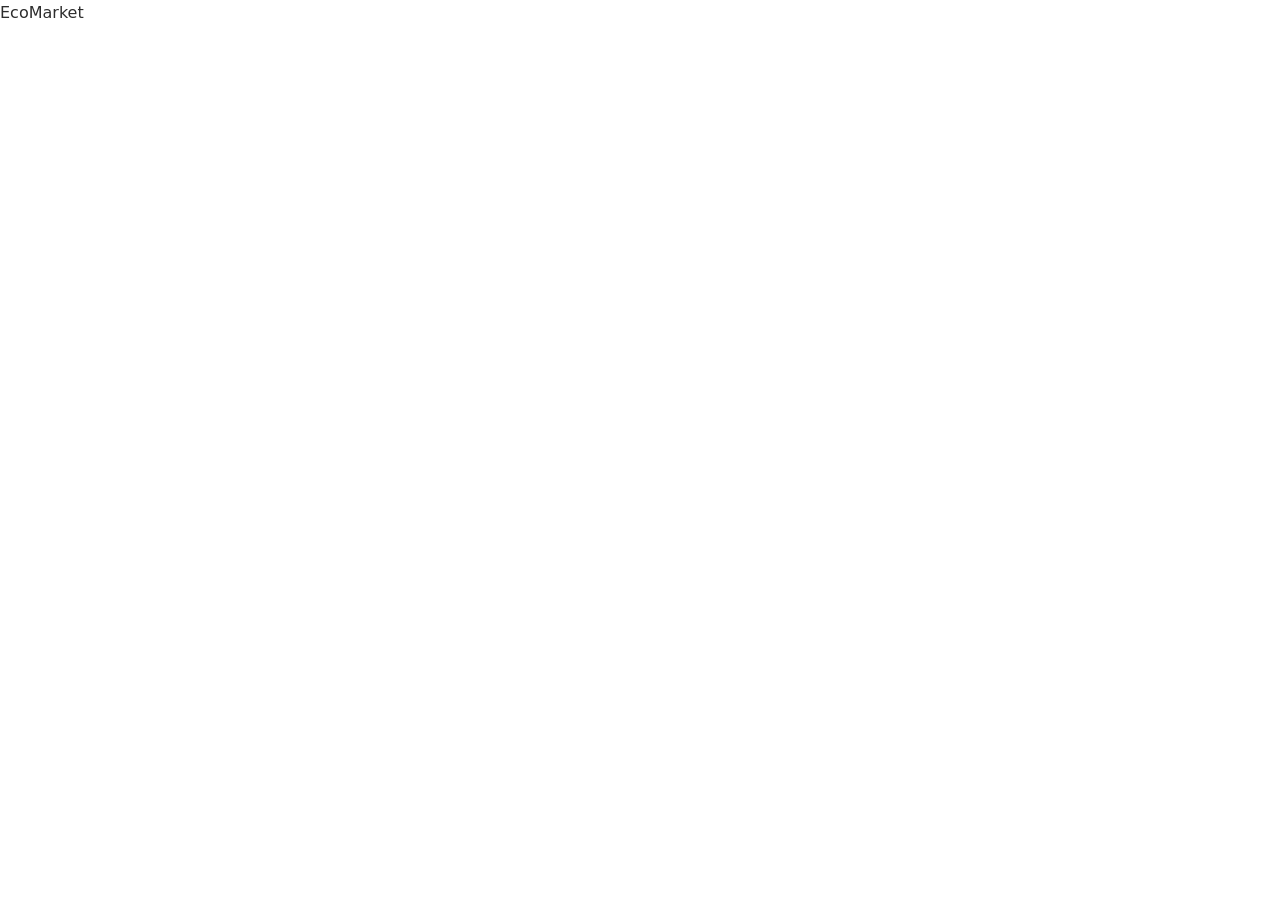
==== index.html @ e450e1da "feat: esqueleto HTML5 del home y base CSS" ====
<!DOCTYPE html>
<html lang="es">
<head>
  <meta charset="UTF-8">
  <meta name="viewport" content="width=device-width, initial-scale=1.0">
  <meta name="description" content="EcoMarket: tienda en línea de productos ecológicos, reutilizables y sustentables.">
  <title>EcoMarket | Inicio</title>
  
  <link rel="stylesheet" href="css/main.css">
  <link rel="stylesheet" href="css/layout.css">
  <link rel="stylesheet" href="css/components.css">
  <link rel="stylesheet" href="css/animations.css">
</head>
<body>

  <header class="encabezado">
    <a href="index.html" class="encabezado__logo">EcoMarket</a>
  </header>

   <main>
    <!-- Aquí irán el hero y los productos destacados -->
  </main>

   <footer class="pie">
    <!-- Contacto, enlaces legales y redes -->
  </footer>
  
</body>
</html>
---- css/main.css ----
/* main.css: la base de todo. Reset, variables y tipografía (Estructura obligatoria) */

/* ===== 1. RESET ===== */
/* Cada navegador trae márgenes distintos; los pongo en cero para partir igual en todos */
*,
*::before,
*::after {
  box-sizing: border-box;
  margin: 0;
  padding: 0;
}

/* ===== 2. VARIABLES ===== */
/* Mi panel de control: si cambio un color aquí, cambia en todo el sitio (Diseño visual) */
:root {
  /* Colores del enunciado */
  --verde: #2ecc71;
  --verde-oscuro: #27ae60;
  --beige: #f5f5dc;

  /* Colores de apoyo */
  --texto: #2d2d2d;
  --texto-suave: #7a7a7a;
  --blanco: #ffffff;
  --borde: #e0e0e0;
  --error: #e74c3c;

  /* Espacios: siempre los mismos saltos, así todo se ve ordenado */
  --espacio-s: 0.5rem;   /* 8px  */
  --espacio-m: 1rem;     /* 16px */
  --espacio-l: 2rem;     /* 32px */
  --espacio-xl: 4rem;    /* 64px */

  /* Detalles */
  --radio: 0.75rem;
  --sombra: 0 4px 12px rgba(0, 0, 0, 0.08);
  --transicion: 0.3s ease;
}

/* ===== 3. BASE Y TIPOGRAFÍA ===== */
/* La fuente que ya trae cada dispositivo: cero librerías externas (Tipografía clara y accesible) */
body {
  font-family: system-ui, -apple-system, "Segoe UI", Roboto, sans-serif;
  font-size: 1rem;
  line-height: 1.6;
  color: var(--texto);
  background-color: var(--blanco);
}

h1, h2, h3 {
  line-height: 1.2;
  font-weight: 700;
}

img {
  max-width: 100%;   /* ninguna imagen se sale de su caja en móvil */
  display: block;
}

a {
  color: inherit;
  text-decoration: none;
}

ul {
  list-style: none;
}
---- css/layout.css ----
/* Estructura general: header, footer y grillas de cada sección. */
---- css/components.css ----
/* Piezas que se repiten. Tarjetas, botones y campos del formulario  */
---- css/animations.css ----
/* Transiciones y Keyframes. */
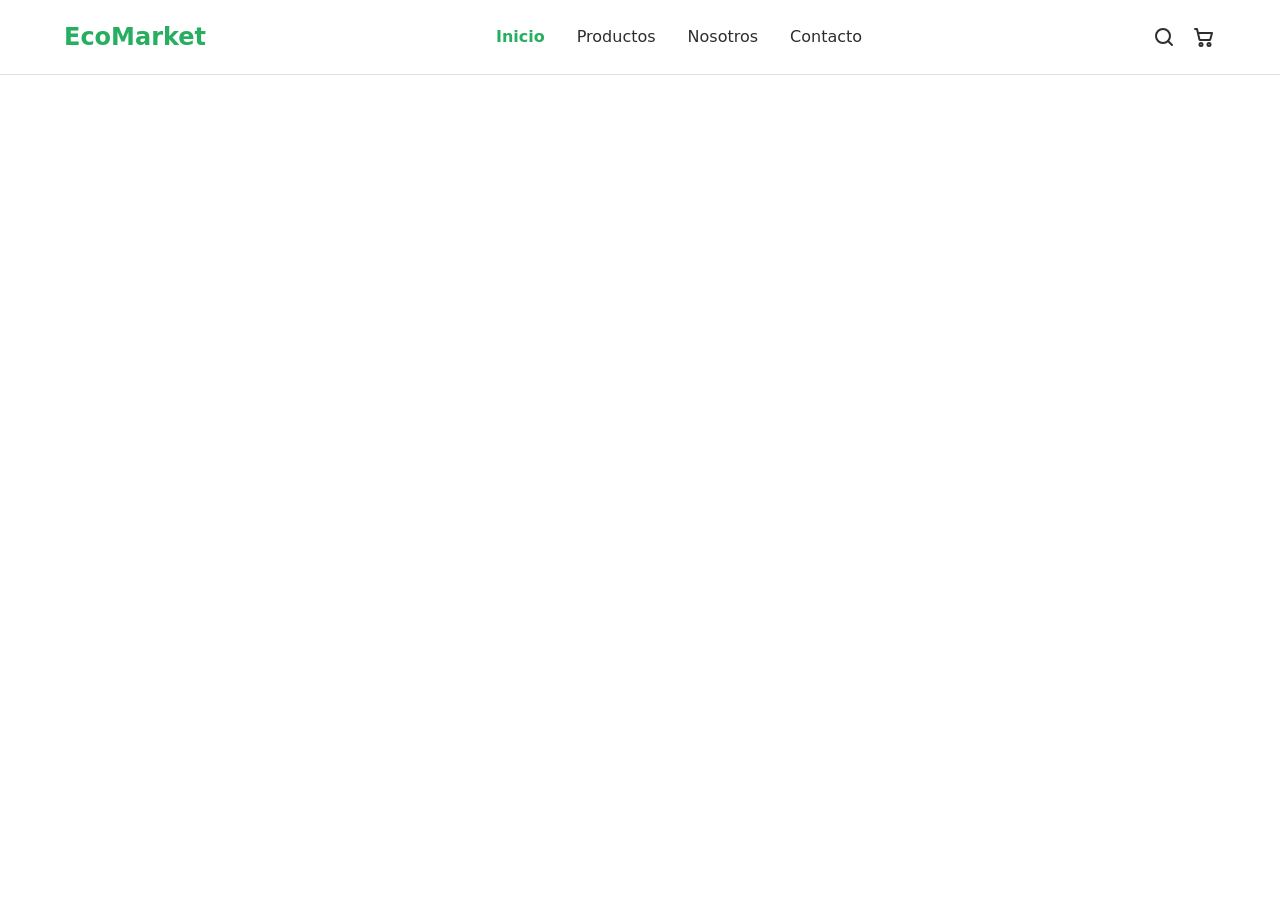
==== commit aed4c6db: "Feat: header con navegación y menú hamburguesa" ====
--- a/index.html
+++ b/index.html
@@ -15,6 +15,33 @@
 
   <header class="encabezado">
     <a href="index.html" class="encabezado__logo">EcoMarket</a>
+
+    <!-- Accesos directos (Carrito, Búsqueda) -->
+    <div class="encabezado__acciones">
+      <a href="views/productos.html" aria-label="Buscar productos">
+        <img src="img/icons/buscar.svg" alt="">
+      </a>
+      <a href="#" aria-label="Ver carrito">
+        <img src="img/icons/carrito.svg" alt="">
+      </a>
+    </div>
+
+    <!-- Checkbox invisible guarda si el menú está abierto o cerrado -->
+    <input type="checkbox" id="menu-toggle" class="encabezado__toggle">
+    <label for="menu-toggle" class="encabezado__hamburguesa" aria-label="Abrir menú">
+      <span></span>
+      <span></span>
+      <span></span>
+    </label>
+
+    <nav class="nav">
+      <ul class="nav__lista">
+        <li><a href="index.html" class="nav__enlace nav__enlace--activo">Inicio</a></li>
+        <li><a href="views/productos.html" class="nav__enlace">Productos</a></li>
+        <li><a href="views/sobre-nosotros.html" class="nav__enlace">Nosotros</a></li>
+        <li><a href="views/contacto.html" class="nav__enlace">Contacto</a></li>
+      </ul>
+    </nav>
   </header>
 
    <main>
--- a/css/layout.css
+++ b/css/layout.css
@@ -1 +1,113 @@
 /* Estructura general: header, footer y grillas de cada sección. */
+/* Móvil primero: logo, iconos y ☰ en una fila; el menú cae debajo ocupando todo el ancho (Vista A, Mobile First) */
+.encabezado {
+  display: flex;
+  flex-wrap: wrap;              /* permite que el nav baje a una segunda línea */
+  align-items: center;
+  gap: var(--espacio-m);
+  padding: var(--espacio-m);
+  background-color: var(--blanco);
+  border-bottom: 1px solid var(--borde);
+  position: sticky;             /* el header acompaña el scroll */
+  top: 0;
+  z-index: 10;                  /* que quede por encima del resto al hacer scroll */
+}
+
+.encabezado__logo {
+  font-size: 1.5rem;
+  font-weight: 700;
+  color: var(--verde-oscuro);
+  margin-right: auto;           /* empuja todo lo demás hacia la derecha */
+}
+
+.encabezado__acciones {
+  display: flex;
+  gap: var(--espacio-m);
+}
+
+/* El checkbox existe pero no se ve: solo guarda el estado abierto/cerrado */
+.encabezado__toggle {
+  position: absolute;
+  opacity: 0;
+  pointer-events: none;
+}
+
+/* Las 3 rayitas del ☰ */
+.encabezado__hamburguesa {
+  display: flex;
+  flex-direction: column;
+  gap: 5px;
+  padding: var(--espacio-s);
+  cursor: pointer;
+}
+
+.encabezado__hamburguesa span {
+  width: 24px;
+  height: 2px;
+  background-color: var(--texto);
+}
+
+/* ===== NAVEGACIÓN ===== */
+/* Cerrado por defecto en móvil */
+.nav {
+  display: none;
+  width: 100%;                  /* ocupa la línea completa debajo del logo */
+}
+
+/* LA MAGIA: si el checkbox está marcado, muestra el nav que viene después (Cero JavaScript) */
+.encabezado__toggle:checked ~ .nav {
+  display: block;
+}
+
+.nav__lista {
+  display: flex;
+  flex-direction: column;       /* en móvil, un enlace debajo del otro */
+  gap: var(--espacio-s);
+}
+
+.nav__enlace {
+  display: block;
+  padding: var(--espacio-s) 0;
+}
+
+.nav__enlace:hover,
+.nav__enlace--activo {
+  color: var(--verde-oscuro);
+  font-weight: 700;
+}
+
+/* ===== TABLET EN ADELANTE (768px) ===== */
+/* Ya cabe todo en una fila: chao ☰, el menú se ve siempre */
+@media (min-width: 768px) {
+  .encabezado {
+    flex-wrap: nowrap;
+    padding: var(--espacio-m) var(--espacio-xl);
+  }
+
+  .encabezado__logo {
+    margin-right: 0;
+  }
+
+  .encabezado__hamburguesa {
+    display: none;
+  }
+
+  .nav {
+    display: block;
+    width: auto;
+    order: 1;                   /* reordeno visualmente: logo | menú | iconos */
+  }
+
+  .encabezado__acciones {
+    order: 2;
+  }
+
+  .encabezado {
+    justify-content: space-between;
+  }
+
+  .nav__lista {
+    flex-direction: row;        /* enlaces en fila */
+    gap: var(--espacio-l);
+  }
+}
--- a/css/animations.css
+++ b/css/animations.css
@@ -1 +1,7 @@
-/* Transiciones y Keyframes. */+/* Transiciones y Keyframes. */
+
+/* El cambio de color del menú no es brusco, se desvanece suave */
+.nav__enlace {
+  transition: color var(--transicion);
+}
+
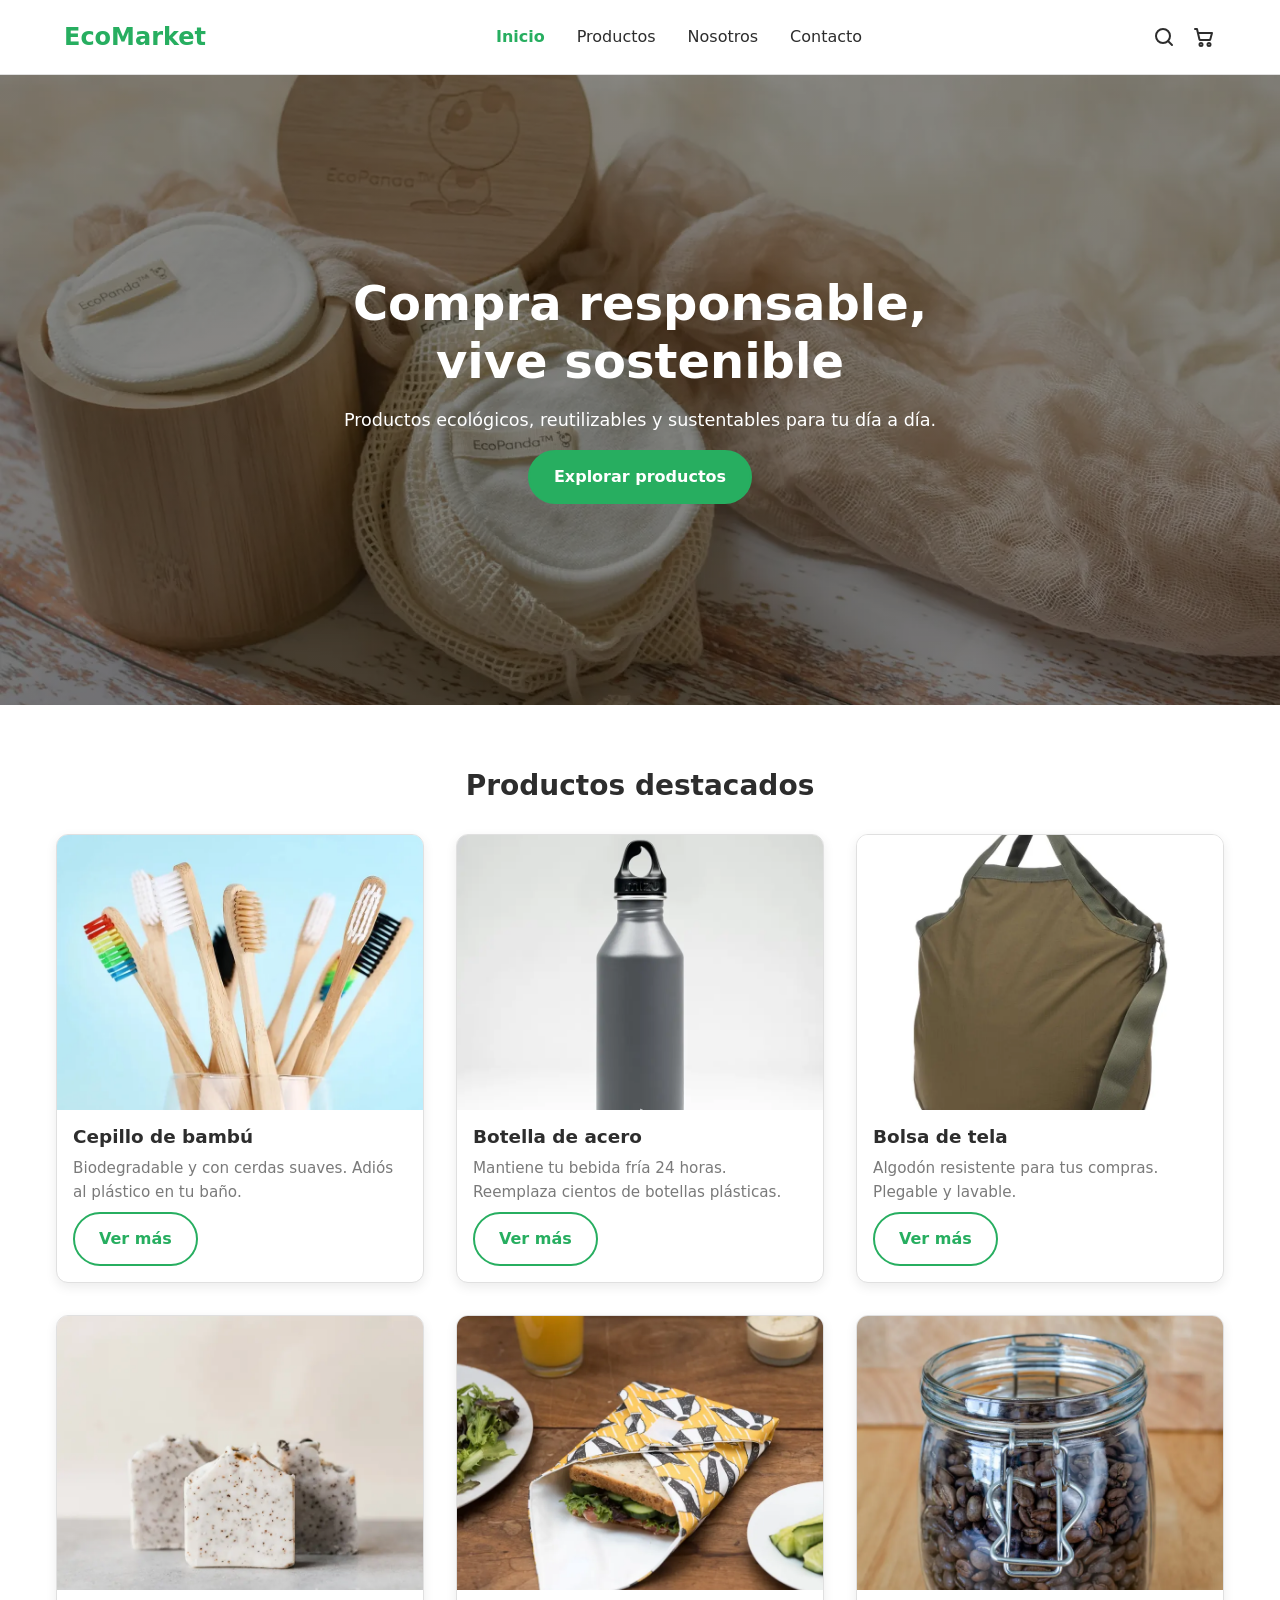
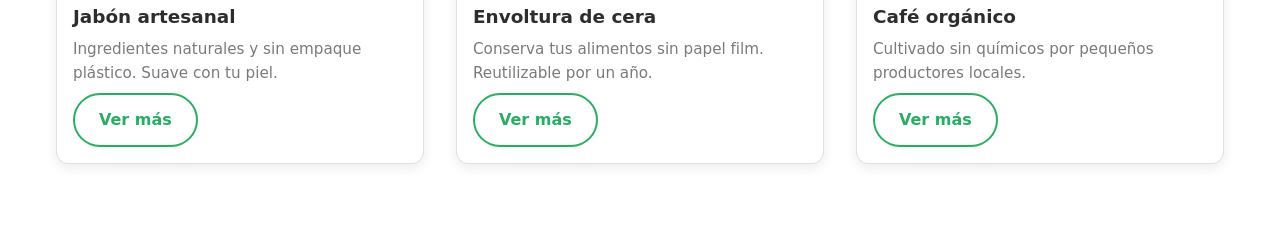
==== commit c1616310: "feat: hero, grid y cargue de productos destacados" ====
--- a/index.html
+++ b/index.html
@@ -44,8 +44,76 @@
     </nav>
   </header>
 
-   <main>
-    <!-- Aquí irán el hero y los productos destacados -->
+  <main>
+    <!-- Banner principal: lo primero que ve el usuario  -->
+    <section class="hero">
+      <div class="hero__contenido">
+        <h1 class="hero__titulo">Compra responsable, vive sostenible</h1>
+        <p class="hero__texto">Productos ecológicos, reutilizables y sustentables para tu día a día.</p>
+        <a href="views/productos.html" class="boton">Explorar productos</a>
+      </div>
+    </section>
+
+    <!-- 6 productos en grid; cada tarjeta es un article porque tiene sentido por sí sola (Vista A: Destacados) -->
+    <section class="destacados">
+      <h2 class="destacados__titulo">Productos destacados</h2>
+
+      <div class="destacados__grid">
+        <article class="tarjeta">
+          <img src="img/products/cepillo-bambu.webp" alt="Cepillo de dientes de bambú" class="tarjeta__imagen">
+          <div class="tarjeta__cuerpo">
+            <h3 class="tarjeta__titulo">Cepillo de bambú</h3>
+            <p class="tarjeta__descripcion">Biodegradable y con cerdas suaves. Adiós al plástico en tu baño.</p>
+            <a href="views/productos.html" class="boton boton--secundario">Ver más</a>
+          </div>
+        </article>
+
+        <article class="tarjeta">
+          <img src="img/products/botella-acero.webp" alt="Botella reutilizable de acero inoxidable" class="tarjeta__imagen">
+          <div class="tarjeta__cuerpo">
+            <h3 class="tarjeta__titulo">Botella de acero</h3>
+            <p class="tarjeta__descripcion">Mantiene tu bebida fría 24 horas. Reemplaza cientos de botellas plásticas.</p>
+            <a href="views/productos.html" class="boton boton--secundario">Ver más</a>
+          </div>
+        </article>
+
+        <article class="tarjeta">
+          <img src="img/products/bolsa-tela.webp" alt="Bolsa de tela de algodón" class="tarjeta__imagen">
+          <div class="tarjeta__cuerpo">
+            <h3 class="tarjeta__titulo">Bolsa de tela</h3>
+            <p class="tarjeta__descripcion">Algodón resistente para tus compras. Plegable y lavable.</p>
+            <a href="views/productos.html" class="boton boton--secundario">Ver más</a>
+          </div>
+        </article>
+
+        <article class="tarjeta">
+          <img src="img/products/jabon-artesanal.webp" alt="Jabón artesanal natural" class="tarjeta__imagen">
+          <div class="tarjeta__cuerpo">
+            <h3 class="tarjeta__titulo">Jabón artesanal</h3>
+            <p class="tarjeta__descripcion">Ingredientes naturales y sin empaque plástico. Suave con tu piel.</p>
+            <a href="views/productos.html" class="boton boton--secundario">Ver más</a>
+          </div>
+        </article>
+
+        <article class="tarjeta">
+          <img src="img/products/envoltura-cera.webp" alt="Envolturas de cera de abejas para alimentos" class="tarjeta__imagen">
+          <div class="tarjeta__cuerpo">
+            <h3 class="tarjeta__titulo">Envoltura de cera</h3>
+            <p class="tarjeta__descripcion">Conserva tus alimentos sin papel film. Reutilizable por un año.</p>
+            <a href="views/productos.html" class="boton boton--secundario">Ver más</a>
+          </div>
+        </article>
+
+        <article class="tarjeta">
+          <img src="img/products/cafe-organico.webp" alt="Bolsa de café orgánico" class="tarjeta__imagen">
+          <div class="tarjeta__cuerpo">
+            <h3 class="tarjeta__titulo">Café orgánico</h3>
+            <p class="tarjeta__descripcion">Cultivado sin químicos por pequeños productores locales.</p>
+            <a href="views/productos.html" class="boton boton--secundario">Ver más</a>
+          </div>
+        </article>
+      </div>
+    </section>
   </main>
 
    <footer class="pie">
--- a/css/layout.css
+++ b/css/layout.css
@@ -110,4 +110,74 @@
     flex-direction: row;        /* enlaces en fila */
     gap: var(--espacio-l);
   }
+}
+
+/* ===== HERO ===== */
+/* Foto a todo el ancho con una capa oscura encima, para que el texto blanco se lea sobre cualquier imagen (Vista A: Hero) */
+.hero {
+  min-height: 70vh;
+  display: flex;
+  align-items: center;
+  justify-content: center;
+  text-align: center;
+  padding: var(--espacio-xl) var(--espacio-m);
+  color: var(--blanco);
+  background-color: var(--verde-oscuro);      /* respaldo mientras no haya foto */
+  background-image:
+    linear-gradient(rgba(0, 0, 0, 0.45), rgba(0, 0, 0, 0.45)),
+    url("../img/hero/hero.webp");
+  background-size: cover;
+  background-position: center;
+}
+
+.hero__contenido {
+  max-width: 40rem;
+  display: flex;
+  flex-direction: column;
+  align-items: center;
+  gap: var(--espacio-m);
+}
+
+.hero__titulo {
+  font-size: 2rem;
+}
+
+.hero__texto {
+  font-size: 1.1rem;
+}
+
+/* ===== DESTACADOS ===== */
+/* Grid: 1 columna en móvil, 2 en tablet, 3 en escritorio (Vista A: Productos destacados) */
+.destacados {
+  max-width: 75rem;
+  margin: 0 auto;
+  padding: var(--espacio-xl) var(--espacio-m);
+}
+
+.destacados__titulo {
+  font-size: 1.75rem;
+  text-align: center;
+  margin-bottom: var(--espacio-l);
+}
+
+.destacados__grid {
+  display: grid;
+  grid-template-columns: 1fr;
+  gap: var(--espacio-l);
+}
+
+@media (min-width: 768px) {
+  .hero__titulo {
+    font-size: 3rem;
+  }
+
+  .destacados__grid {
+    grid-template-columns: repeat(2, 1fr);
+  }
+}
+
+@media (min-width: 1024px) {
+  .destacados__grid {
+    grid-template-columns: repeat(3, 1fr);
+  }
 }
--- a/css/components.css
+++ b/css/components.css
@@ -1 +1,67 @@
-/* Piezas que se repiten. Tarjetas, botones y campos del formulario  */+/* Piezas que se repiten. Tarjetas, botones y campos del formulario  */
+
+/* ===== BOTÓN ===== */
+/* Un solo estilo de botón para todo el sitio; la variante --secundario es la versión con solo borde (Componentes) */
+.boton {
+  display: inline-block;
+  padding: 0.75rem 1.5rem;
+  border: 2px solid var(--verde-oscuro);
+  border-radius: 2rem;
+  background-color: var(--verde-oscuro);
+  color: var(--blanco);
+  font-weight: 700;
+  cursor: pointer;
+}
+
+.boton:hover {
+  background-color: var(--verde);
+  border-color: var(--verde);
+}
+
+.boton--secundario {
+  background-color: transparent;
+  color: var(--verde-oscuro);
+}
+
+.boton--secundario:hover {
+  background-color: var(--verde-oscuro);
+  color: var(--blanco);
+}
+
+/* ===== TARJETA ===== */
+/* La tarjeta de producto: imagen arriba, texto abajo, botón siempre al fondo (Vista A: card) */
+.tarjeta {
+  display: flex;
+  flex-direction: column;
+  background-color: var(--blanco);
+  border: 1px solid var(--borde);
+  border-radius: var(--radio);
+  box-shadow: var(--sombra);
+  overflow: hidden;                 /* recorta la imagen para que respete las esquinas redondeadas */
+}
+
+.tarjeta__imagen {
+  width: 100%;
+  aspect-ratio: 4 / 3;              /* todas las fotos con la misma proporción, aunque vengan distintas */
+  object-fit: cover;
+  background-color: var(--beige);   /* lo que se ve si la foto no carga */
+}
+
+.tarjeta__cuerpo {
+  flex-grow: 1;
+  display: flex;
+  flex-direction: column;
+  align-items: flex-start;
+  gap: var(--espacio-s);
+  padding: var(--espacio-m);
+}
+
+.tarjeta__titulo {
+  font-size: 1.15rem;
+}
+
+.tarjeta__descripcion {
+  flex-grow: 1;                     /* empuja el botón al fondo aunque el texto sea más corto */
+  font-size: 0.95rem;
+  color: var(--texto-suave);
+}
--- a/css/animations.css
+++ b/css/animations.css
@@ -5,3 +5,23 @@
   transition: color var(--transicion);
 }
 
+/* La tarjeta se eleva suave al pasar el mouse (Vista A: Interacción hover) */
+.tarjeta {
+  transition: transform var(--transicion), box-shadow var(--transicion);
+}
+
+.tarjeta:hover {
+  transform: translateY(-6px);
+  box-shadow: 0 12px 24px rgba(0, 0, 0, 0.12);
+}
+
+.boton {
+  transition: background-color var(--transicion), color var(--transicion);
+}
+
+/* Respeto a quien desactivó las animaciones en su sistema (mareos, sensibilidad al movimiento) */
+@media (prefers-reduced-motion: reduce) {
+  * {
+    transition: none !important;
+  }
+}
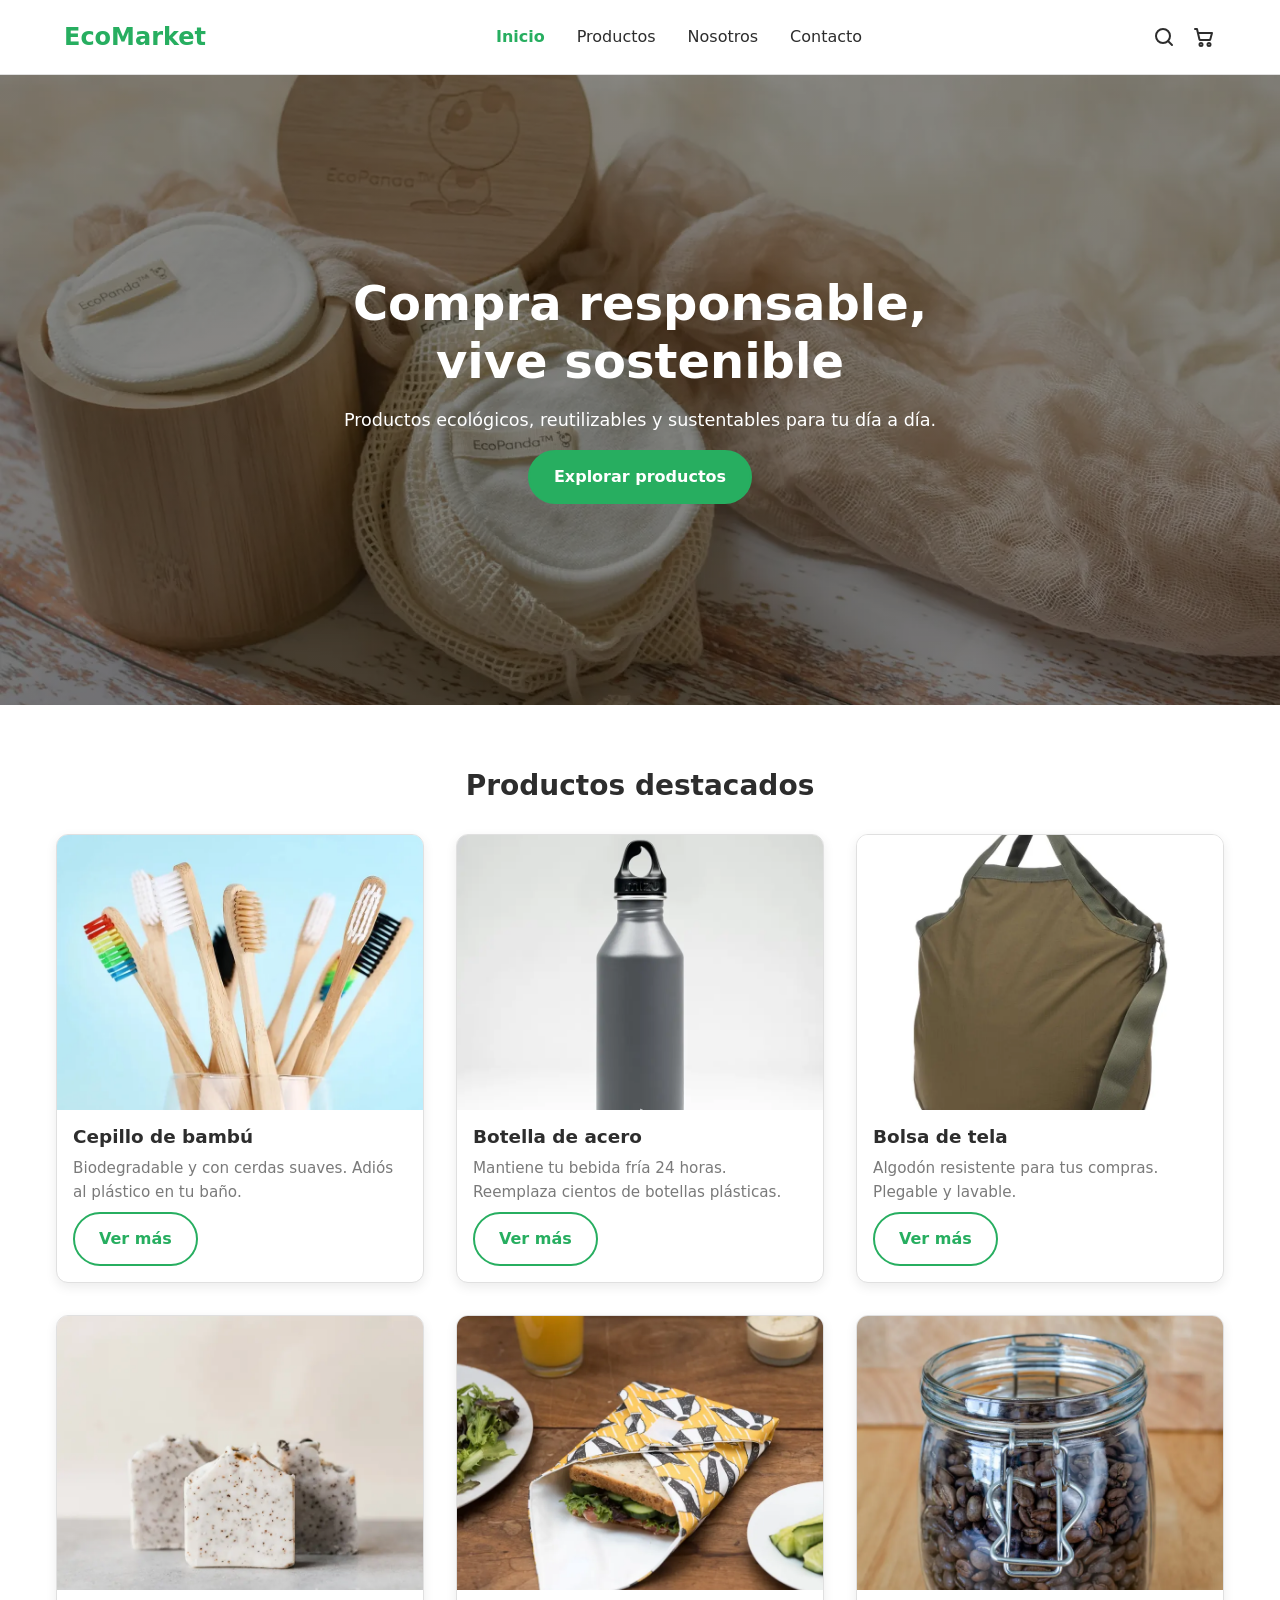
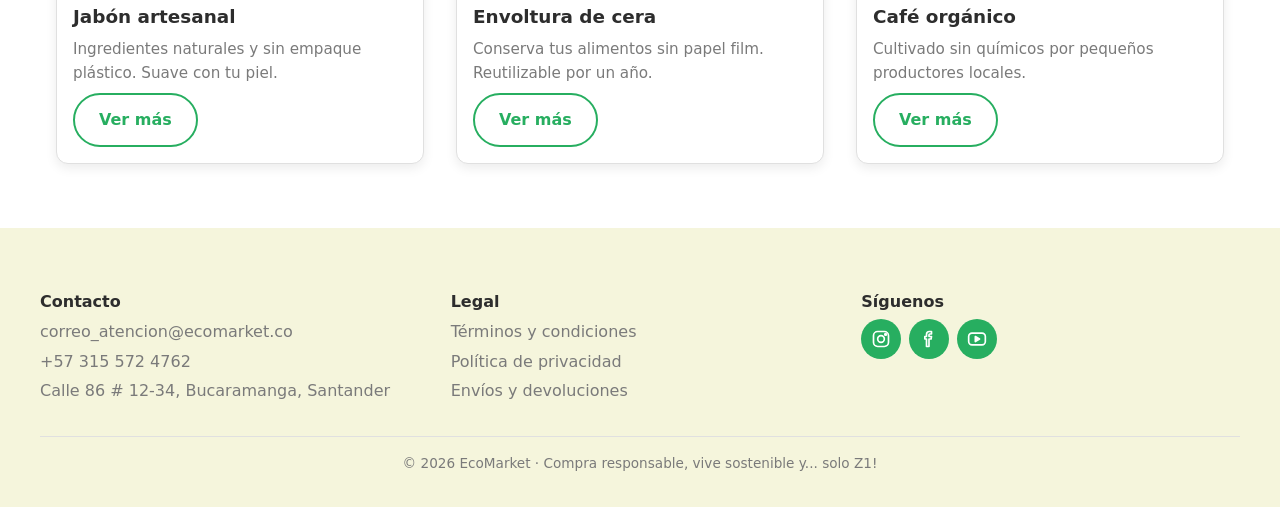
==== commit 67d1b793: "Feat: footer con contacto, enlaces legales y redes sociales" ====
--- a/index.html
+++ b/index.html
@@ -116,8 +116,50 @@
     </section>
   </main>
 
-   <footer class="pie">
-    <!-- Contacto, enlaces legales y redes -->
+  <footer class="pie">
+    <div class="pie__columnas">
+      <!-- Datos de contacto; address es la etiqueta semántica para "cómo contactar al dueño de la página" (Vista A: Footer) -->
+      <section class="pie__bloque">
+        <h2 class="pie__titulo">Contacto</h2>
+        <address class="pie__contacto">
+          <a href="mailto:correo_atencion@ecomarket.co">correo_atencion@ecomarket.co</a>
+          <a href="tel:+573155724762">+57 315 572 4762</a>
+          <span>Calle 86 # 12-34, Bucaramanga, Santander</span>
+        </address>
+      </section>
+
+      <nav class="pie__bloque" aria-label="Enlaces legales">
+        <h2 class="pie__titulo">Legal</h2>
+        <ul class="pie__lista">
+          <li><a href="#">Términos y condiciones</a></li>
+          <li><a href="#">Política de privacidad</a></li>
+          <li><a href="#">Envíos y devoluciones</a></li>
+        </ul>
+      </nav>
+
+      <section class="pie__bloque">
+        <h2 class="pie__titulo">Síguenos</h2>
+        <ul class="redes">
+          <li>
+            <a href="https://www.instagram.com/dancing_dogs?mdxt=ZDNlZDc0MzIxNw==" class="redes__enlace" aria-label="Instagram" target="_blank" rel="noopener">
+              <img src="img/icons/instagram.svg" alt="">
+            </a>
+          </li>
+          <li>
+            <a href="https://www.facebook.com/visitgalvestonisland" class="redes__enlace" aria-label="Facebook" target="_blank" rel="noopener">
+              <img src="img/icons/facebook.svg" alt="">
+            </a>
+          </li>
+          <li>
+            <a href="https://www.youtube.com/watch?v=bIHa1L19XYk" class="redes__enlace" aria-label="YouTube" target="_blank" rel="noopener">
+              <img src="img/icons/youtube.svg" alt="">
+            </a>
+          </li>
+        </ul>
+      </section>
+    </div>
+
+    <p class="pie__copy">© 2026 EcoMarket · Compra responsable, vive sostenible y... solo Z1!</p>
   </footer>
   
 </body>
--- a/css/layout.css
+++ b/css/layout.css
@@ -180,4 +180,52 @@
   .destacados__grid {
     grid-template-columns: repeat(3, 1fr);
   }
+}
+
+/* ===== PIE DE PÁGINA ===== */
+/* En móvil todo apilado; desde tablet, 3 columnas iguales (Vista A: Footer) */
+.pie {
+  background-color: var(--beige);
+  padding: var(--espacio-xl) var(--espacio-m) var(--espacio-l);
+}
+
+.pie__columnas {
+  max-width: 75rem;
+  margin: 0 auto;
+  display: grid;
+  gap: var(--espacio-l);
+}
+
+.pie__titulo {
+  font-size: 1rem;
+  margin-bottom: var(--espacio-s);
+}
+
+.pie__contacto,
+.pie__lista {
+  display: flex;
+  flex-direction: column;
+  gap: 0.25rem;
+  font-style: normal;          
+  color: var(--texto-suave);
+}
+
+.pie a:hover {
+  color: var(--verde-oscuro);
+}
+
+.pie__copy {
+  max-width: 75rem;
+  margin: var(--espacio-l) auto 0;
+  padding-top: var(--espacio-m);
+  border-top: 1px solid var(--borde);
+  text-align: center;
+  font-size: 0.85rem;
+  color: var(--texto-suave);
+}
+
+@media (min-width: 768px) {
+  .pie__columnas {
+    grid-template-columns: repeat(3, 1fr);
+  }
 }
--- a/css/components.css
+++ b/css/components.css
@@ -64,4 +64,24 @@
   flex-grow: 1;                     /* empuja el botón al fondo aunque el texto sea más corto */
   font-size: 0.95rem;
   color: var(--texto-suave);
+}
+
+/* ===== REDES SOCIALES ===== */
+/* Círculo verde con el icono blanco centrado; el mismo componente se reutiliza en Contacto (Vista A y D) */
+.redes {
+  display: flex;
+  gap: var(--espacio-s);
+}
+
+.redes__enlace {
+  display: grid;
+  place-items: center;              /* centra el icono en ambos ejes con una sola línea */
+  width: 2.5rem;
+  height: 2.5rem;
+  border-radius: 50%;               /* cuadrado con esquinas al 50% = círculo */
+  background-color: var(--verde-oscuro);
+}
+
+.redes__enlace img {
+  width: 1.25rem;
 }
--- a/css/animations.css
+++ b/css/animations.css
@@ -24,4 +24,18 @@
   * {
     transition: none !important;
   }
+}
+
+/* Los iconos sociales crecen un poco al pasar el mouse (Vista D: animación scale) */
+.redes__enlace {
+  transition: transform var(--transicion), background-color var(--transicion);
+}
+
+.redes__enlace:hover {
+  transform: scale(1.15);
+  background-color: var(--verde);
+}
+
+.pie a {
+  transition: color var(--transicion);
 }
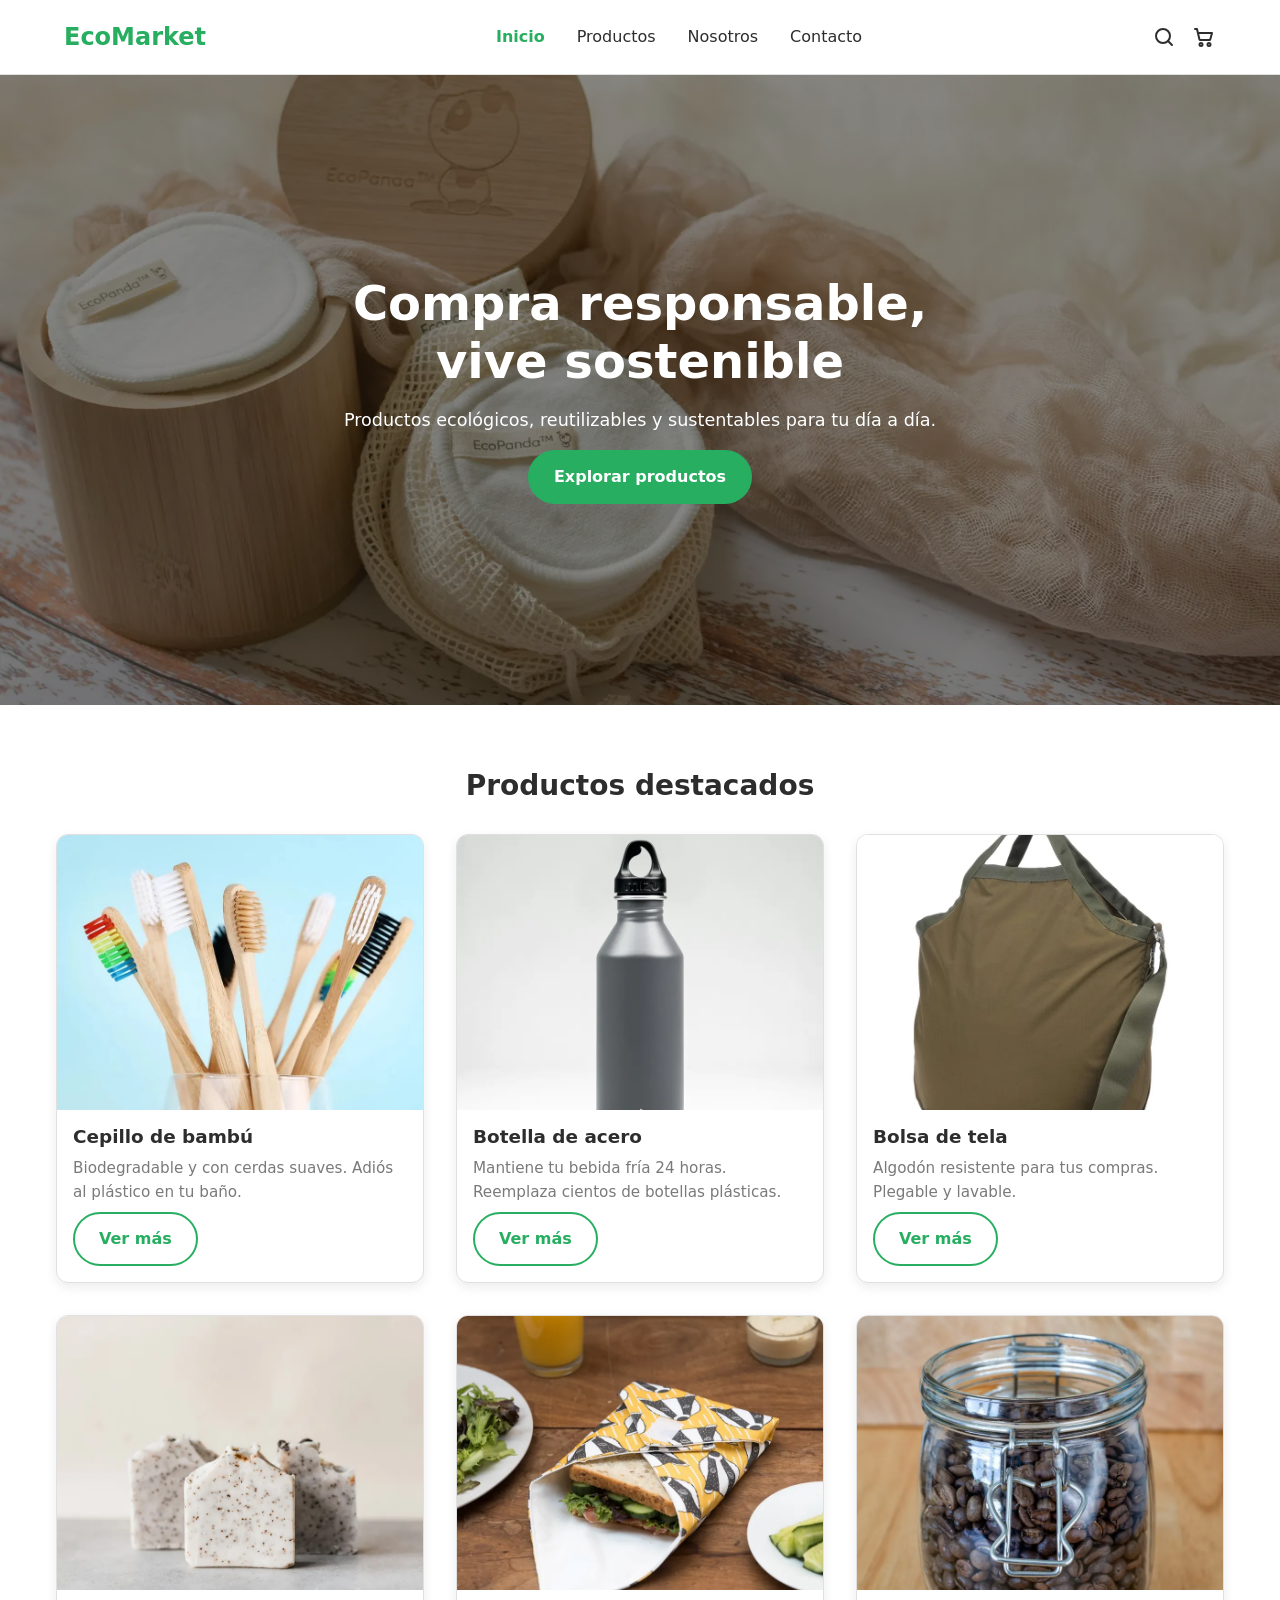
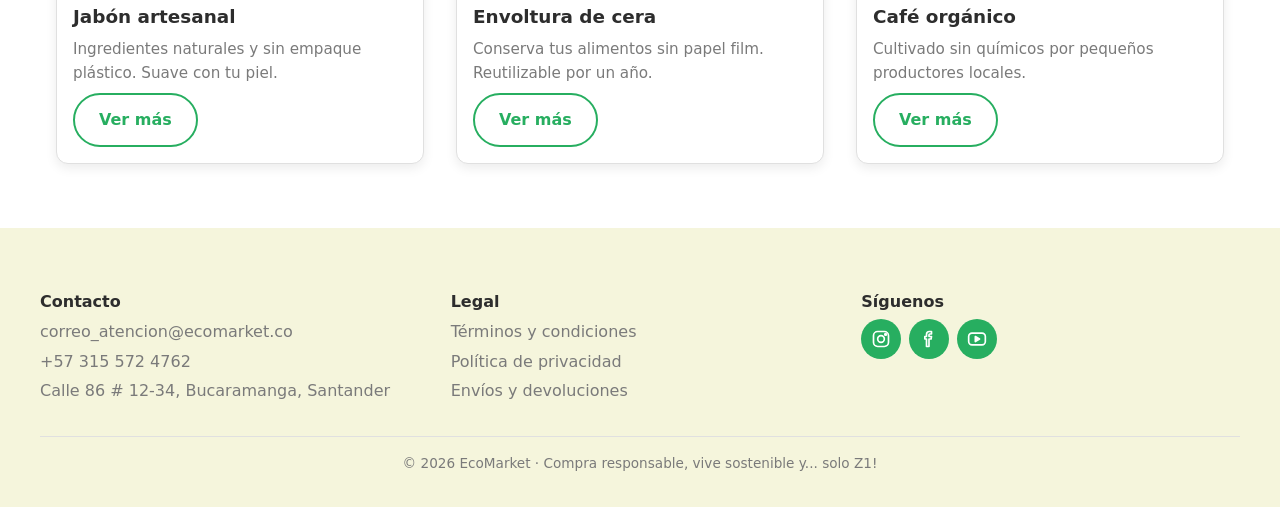
==== commit d2e028a7: "Fix: aria-label del menú en el checkbox" ====
--- a/index.html
+++ b/index.html
@@ -27,8 +27,8 @@
     </div>
 
     <!-- Checkbox invisible guarda si el menú está abierto o cerrado -->
-    <input type="checkbox" id="menu-toggle" class="encabezado__toggle">
-    <label for="menu-toggle" class="encabezado__hamburguesa" aria-label="Abrir menú">
+    <input type="checkbox" id="menu-toggle" class="encabezado__toggle" aria-label="Abrir menú">
+    <label for="menu-toggle" class="encabezado__hamburguesa">
       <span></span>
       <span></span>
       <span></span>
--- a/css/main.css
+++ b/css/main.css
@@ -64,4 +64,15 @@
 
 ul {
   list-style: none;
+}
+
+/* Utilidad: oculta algo a la vista pero lo deja para los lectores de pantalla (Accesibilidad) */
+
+.visualmente-oculto {
+  position: absolute;
+  width: 1px;
+  height: 1px;
+  overflow: hidden;
+  clip: rect(0 0 0 0);
+  white-space: nowrap;
 }
--- a/css/layout.css
+++ b/css/layout.css
@@ -228,4 +228,208 @@
   .pie__columnas {
     grid-template-columns: repeat(3, 1fr);
   }
-}+}
+
+/* ===== CATÁLOGO ===== */
+/* Contenedor de la página: centrado y con aire a los lados (Vista B) */
+.catalogo {
+  max-width: 80rem;
+  margin: 0 auto;
+  padding: var(--espacio-l) var(--espacio-m) var(--espacio-xl);
+}
+
+.catalogo__cabecera {
+  display: flex;
+  flex-direction: column;
+  gap: var(--espacio-m);
+  margin-bottom: var(--espacio-l);
+}
+
+.catalogo__titulo {
+  font-size: 1.75rem;
+}
+
+@media (min-width: 768px) {
+  .catalogo__titulo {
+    font-size: 2.25rem;
+  }
+}
+
+/* Móvil: filtros arriba, productos abajo. Escritorio: sidebar fija a la izquierda (Vista B: Sidebar sticky) */
+.catalogo__cuerpo {
+  display: grid;
+  gap: var(--espacio-l);
+}
+
+@media (min-width: 1024px) {
+  .catalogo__cuerpo {
+    grid-template-columns: 15rem 1fr;   /* columna fija para filtros, el resto para productos */
+    align-items: start;                 /* sin esto, el sticky no funciona */
+  }
+
+  .filtros {
+    position: sticky;
+    top: 6rem;                          /* se queda debajo del header al hacer scroll */
+  }
+}
+
+/* Grid de 20 productos: 1 → 2 → 3 → 4 columnas (Vista B: Responsividad) */
+.productos__grid {
+  display: grid;
+  grid-template-columns: 1fr;
+  gap: var(--espacio-l);
+}
+
+@media (min-width: 768px) {
+  .productos__grid {
+    grid-template-columns: repeat(2, 1fr);
+  }
+}
+
+@media (min-width: 1024px) {
+  .productos__grid {
+    grid-template-columns: repeat(3, 1fr);
+  }
+}
+
+/* 4 columnas solo cuando hay espacio de verdad junto a la sidebar (Vista B: 4 columnas en Desktop) */
+@media (min-width: 1280px) {
+  .productos__grid {
+    grid-template-columns: repeat(4, 1fr);
+  }
+}
+
+/* ===== HISTORIA ===== */
+/* Flexbox: en móvil la imagen va arriba (column); desde tablet, imagen | texto en fila (Vista C: Layout Flexbox) */
+.historia {
+  max-width: 75rem;
+  margin: 0 auto;
+  padding: var(--espacio-xl) var(--espacio-m);
+  display: flex;
+  flex-direction: column;
+  gap: var(--espacio-l);
+}
+
+.historia__imagen {
+  width: 100%;
+  border-radius: var(--radio);
+  object-fit: cover;
+  aspect-ratio: 4 / 3;
+}
+
+.historia__texto {
+  display: flex;
+  flex-direction: column;
+  gap: var(--espacio-m);
+  color: var(--texto-suave);
+}
+
+.historia__titulo {
+  font-size: 2rem;
+  color: var(--texto);
+}
+
+@media (min-width: 768px) {
+  .historia {
+    flex-direction: row;               /* el mismo contenedor, ahora en fila */
+    align-items: center;
+  }
+
+  .historia__imagen,
+  .historia__texto {
+    flex: 1;                           /* las dos mitades ocupan lo mismo */
+    min-width: 0;                      /* permite que la imagen se encoja dentro de su mitad */
+  }
+
+  .historia__titulo {
+    font-size: 2.5rem;
+  }
+}
+
+/* ===== PRINCIPIOS ===== */
+/* Grid de 1 → 2 → 4 columnas sobre fondo beige (Vista C: Principios ecológicos) */
+.principios {
+  background-color: var(--beige);
+  padding: var(--espacio-xl) var(--espacio-m);
+}
+
+.principios__titulo {
+  text-align: center;
+  font-size: 1.75rem;
+  margin-bottom: var(--espacio-l);
+}
+
+.principios__lista {
+  max-width: 75rem;
+  margin: 0 auto;
+  display: grid;
+  gap: var(--espacio-l);
+}
+
+@media (min-width: 768px) {
+  .principios__lista {
+    grid-template-columns: repeat(2, 1fr);
+  }
+}
+
+@media (min-width: 1024px) {
+  .principios__lista {
+    grid-template-columns: repeat(4, 1fr);
+  }
+}
+
+/* ===== TESTIMONIOS ===== */
+.testimonios {
+  max-width: 75rem;
+  margin: 0 auto;
+  padding: var(--espacio-xl) var(--espacio-m);
+}
+
+.testimonios__titulo {
+  text-align: center;
+  font-size: 1.75rem;
+  margin-bottom: var(--espacio-l);
+}
+
+/* ===== CONTACTO ===== */
+/* Móvil: formulario y luego mapa. Escritorio: formulario | mapa en dos columnas (Vista D) */
+.contacto {
+  max-width: 75rem;
+  margin: 0 auto;
+  padding: var(--espacio-xl) var(--espacio-m);
+}
+
+.contacto__intro {
+  margin-bottom: var(--espacio-l);
+}
+
+.contacto__titulo {
+  font-size: 2rem;
+}
+
+.contacto__subtitulo {
+  color: var(--texto-suave);
+}
+
+.contacto__cuerpo {
+  display: grid;
+  gap: var(--espacio-xl);
+}
+
+.contacto__info {
+  display: flex;
+  flex-direction: column;
+  gap: var(--espacio-l);
+}
+
+@media (min-width: 1024px) {
+  .contacto__titulo {
+    font-size: 2.5rem;
+  }
+
+  .contacto__cuerpo {
+    grid-template-columns: 1fr 1fr;
+    align-items: start;
+  }
+}
+
--- a/css/components.css
+++ b/css/components.css
@@ -9,7 +9,8 @@
   border-radius: 2rem;
   background-color: var(--verde-oscuro);
   color: var(--blanco);
-  font-weight: 700;
+  font: inherit;                    /* los <button> no heredan la fuente por defecto */
+  font-weight: 700;                 /* va después de font: inherit para no perder la negrita */
   cursor: pointer;
 }
 
@@ -84,4 +85,445 @@
 
 .redes__enlace img {
   width: 1.25rem;
+}
+
+/* ===== BUSCADOR ===== */
+/* El input va con la lupa adentro: la lupa se posiciona encima del campo (Vista B: Buscador visual) */
+.buscador {
+  position: relative;
+  width: 100%;
+  max-width: 36rem;
+}
+
+.buscador__icono {
+  position: absolute;
+  left: 1rem;
+  top: 50%;
+  transform: translateY(-50%);        /* centra verticalmente: baja 50% y sube la mitad de su alto */
+  width: 1.25rem;
+  opacity: 0.6;
+}
+
+.buscador__campo {
+  width: 100%;
+  padding: 0.8rem 1rem 0.8rem 3rem;   /* espacio a la izquierda para que el texto no pise la lupa */
+  border: 2px solid var(--borde);
+  border-radius: 2rem;
+  font: inherit;                      /* los inputs no heredan la fuente por defecto */
+  background-color: #fafafa;
+}
+
+.buscador__campo:focus {
+  outline: none;
+  border-color: var(--verde);
+  background-color: var(--blanco);
+}
+
+/* ===== FILTROS ===== */
+/* Móvil: un botón "Filtros" que abre/cierra el panel con :checked, el mismo truco del menú (Cero JavaScript) */
+.filtros {
+  background-color: var(--beige);
+  border-radius: var(--radio);
+  padding: var(--espacio-m);
+}
+
+.filtros__toggle {
+  position: absolute;
+  opacity: 0;
+  pointer-events: none;
+}
+
+.filtros__boton {
+  display: flex;
+  justify-content: space-between;
+  font-size: 1.15rem;
+  font-weight: 700;
+  cursor: pointer;
+}
+
+.filtros__boton::after {
+  content: "▾";                       /* flechita creada con CSS, sin imagen */
+}
+
+.filtros__panel {
+  display: none;
+  margin-top: var(--espacio-m);
+}
+
+.filtros__toggle:checked ~ .filtros__panel {
+  display: block;
+}
+
+.filtros__grupo {
+  border: none;
+  margin-bottom: var(--espacio-l);
+}
+
+.filtros__leyenda {
+  font-weight: 700;
+  margin-bottom: var(--espacio-s);
+}
+
+.filtros__opcion {
+  display: flex;
+  align-items: center;
+  gap: var(--espacio-s);
+  padding: 0.2rem 0;
+  cursor: pointer;
+}
+
+.filtros__opcion input,
+.filtros__rango {
+  accent-color: var(--verde-oscuro);  /* pinta checkbox y deslizador del verde de la marca */
+}
+
+.filtros__rango {
+  width: 100%;
+}
+
+.filtros__rango-texto {
+  font-size: 0.85rem;
+  color: var(--texto-suave);
+}
+
+/* Escritorio: el panel siempre visible; el botón queda solo como título */
+@media (min-width: 1024px) {
+  .filtros__panel {
+    display: block;
+  }
+
+  .filtros__boton {
+    pointer-events: none;
+  }
+
+  .filtros__boton::after {
+    content: none;
+  }
+}
+
+/* ===== TARJETA DE CATÁLOGO (piezas extra) ===== */
+.tarjeta__precio {
+  font-size: 1.15rem;
+  font-weight: 700;
+  color: var(--verde-oscuro);
+}
+
+.tarjeta__pie {
+  width: 100%;
+  margin-top: auto;                   /* empuja la fila al fondo de la tarjeta */
+  display: flex;
+  justify-content: space-between;
+  align-items: center;
+}
+
+.tarjeta--agotado .tarjeta__imagen {
+  filter: grayscale(100%);
+  opacity: 0.6;
+}
+
+/* ===== ETIQUETA DE STOCK ===== */
+.etiqueta {
+  padding: 0.2rem 0.7rem;
+  border-radius: 1rem;
+  font-size: 0.75rem;
+  font-weight: 700;
+  background-color: #d5f5e3;
+  color: var(--verde-oscuro);
+}
+
+.etiqueta--agotado {
+  background-color: #eeeeee;
+  color: var(--texto-suave);
+}
+
+/* ===== FAVORITO ===== */
+/* El corazón se pone rojo cuando su tarjeta es el :target, o mientras lo presionas con :active (Vista B: Botón Favoritos) */
+.tarjeta {
+  scroll-margin-top: 6rem;            /* al saltar con #producto-x, que no quede tapada por el header */
+}
+
+.favorito {
+  display: grid;
+  place-items: center;
+  width: 2.25rem;
+  height: 2.25rem;
+  border: 1px solid var(--borde);
+  border-radius: 50%;
+  font-size: 1.1rem;
+  color: #c4c4c4;
+}
+
+.favorito:hover {
+  color: var(--error);
+}
+
+.tarjeta:target .favorito,
+.favorito:active {
+  color: var(--error);
+  border-color: var(--error);
+  background-color: #fdecea;
+}
+
+/* ===== PAGINACIÓN ===== */
+/* Bloque visual con números y anterior/siguiente; la página actual va resaltada (Vista B: Paginación) */
+.paginacion {
+  margin-top: var(--espacio-xl);
+}
+
+.paginacion__lista {
+  display: flex;
+  flex-wrap: wrap;
+  justify-content: center;
+  gap: var(--espacio-s);
+}
+
+.paginacion__enlace {
+  display: block;
+  padding: 0.5rem 0.9rem;
+  border: 1px solid var(--borde);
+  border-radius: 0.5rem;
+}
+
+.paginacion__enlace:hover {
+  border-color: var(--verde-oscuro);
+  color: var(--verde-oscuro);
+}
+
+.paginacion__enlace--activo {
+  background-color: var(--verde-oscuro);
+  border-color: var(--verde-oscuro);
+  color: var(--blanco);
+}
+
+/* ===== PRINCIPIO ===== */
+/* Icono en círculo verde claro, nombre y descripción centrados (Vista C) */
+.principio {
+  display: flex;
+  flex-direction: column;
+  align-items: center;
+  gap: var(--espacio-s);
+  text-align: center;
+  padding: var(--espacio-l) var(--espacio-m);
+  background-color: var(--blanco);
+  border-radius: var(--radio);
+}
+
+.principio__icono {
+  width: 4rem;
+  height: 4rem;
+  padding: 1rem;
+  border-radius: 50%;
+  background-color: #d5f5e3;
+}
+
+.principio__nombre {
+  font-size: 1.1rem;
+}
+
+.principio__texto {
+  font-size: 0.95rem;
+  color: var(--texto-suave);
+}
+
+/* ===== CARRUSEL ===== */
+/* Fila horizontal con scroll; scroll-snap hace que siempre se detenga centrado en una tarjeta (Vista C: Carrusel CSS) */
+html {
+  scroll-behavior: smooth;             /* los saltos con # se deslizan en vez de brincar */
+}
+
+.carrusel {
+  display: flex;
+  gap: var(--espacio-m);
+  overflow-x: auto;                    /* lo que no cabe se desplaza horizontalmente */
+  scroll-snap-type: x mandatory;       /* al soltar, se "imanta" a una tarjeta */
+  padding: var(--espacio-s) var(--espacio-s) var(--espacio-m);
+}
+
+.testimonio {
+  flex: 0 0 85%;                       /* móvil: cada tarjeta ocupa 85%, se asoma la siguiente */
+  scroll-snap-align: center;
+  scroll-margin-top: 6rem;
+  display: flex;
+  flex-direction: column;
+  align-items: center;
+  gap: var(--espacio-s);
+  text-align: center;
+  padding: var(--espacio-l);
+  background-color: var(--blanco);
+  border: 1px solid var(--borde);
+  border-radius: 1rem;
+  box-shadow: var(--sombra);
+}
+
+.testimonio__foto {
+  width: 5rem;
+  height: 5rem;
+  border-radius: 50%;
+  object-fit: cover;
+}
+
+.testimonio__estrellas {
+  color: #f1c40f;
+  letter-spacing: 0.15rem;
+}
+
+.testimonio__comentario {
+  color: var(--texto-suave);
+  font-style: italic;
+}
+
+.testimonio__autor {
+  font-weight: 700;
+}
+
+.carrusel__puntos {
+  display: flex;
+  justify-content: center;
+  gap: var(--espacio-s);
+  margin-top: var(--espacio-m);
+}
+
+.carrusel__punto {
+  width: 0.75rem;
+  height: 0.75rem;
+  border-radius: 50%;
+  background-color: var(--borde);
+}
+
+.carrusel__punto:hover {
+  background-color: var(--verde-oscuro);
+}
+
+@media (min-width: 768px) {
+  .testimonio {
+    flex-basis: 45%;                   /* tablet: dos tarjetas visibles */
+  }
+}
+
+@media (min-width: 1024px) {
+  .testimonio {
+    flex-basis: 40%;                   /* escritorio: dos y media, invita a desplazar */
+  }
+}
+
+/* ===== FORMULARIO ===== */
+/* Tarjeta blanca con campos apilados; cada campo es etiqueta + input + mensaje de error (Vista D: Formulario) */
+.formulario {
+  display: flex;
+  flex-direction: column;
+  gap: var(--espacio-l);
+  padding: var(--espacio-l);
+  background-color: var(--blanco);
+  border: 1px solid var(--borde);
+  border-radius: 1rem;
+  box-shadow: var(--sombra);
+}
+
+.campo {
+  display: flex;
+  flex-direction: column;
+  gap: 0.4rem;
+}
+
+.campo__etiqueta {
+  font-weight: 700;
+}
+
+.campo__input {
+  width: 100%;
+  padding: 0.8rem 1rem;
+  border: 2px solid var(--borde);
+  border-radius: 0.5rem;
+  font: inherit;
+  background-color: var(--blanco);
+}
+
+.campo__input:focus {
+  outline: none;
+  border-color: var(--verde-oscuro);
+}
+
+.campo__input--area {
+  min-height: 9rem;
+  resize: vertical;                    /* el usuario puede agrandarlo solo hacia abajo */
+}
+
+.campo__error {
+  display: none;                       /* oculto hasta que el campo sea inválido */
+  font-size: 0.85rem;
+  color: var(--error);
+}
+
+.formulario__enviar {
+  align-self: flex-start;
+}
+
+/* ===== VALIDACIÓN ===== */
+/* Verde si el dato es correcto, rojo si no. :not(:placeholder-shown) evita pintar de rojo antes de que la persona escriba (Vista D: Validación visual) */
+.campo__input:not(:placeholder-shown):valid {
+  border-color: var(--verde);
+  background-color: #f0fbf4;
+}
+
+.campo__input:not(:placeholder-shown):invalid,
+.campo__input:user-invalid {
+  border-color: var(--error);
+  background-color: #fdf0ef;
+}
+
+/* El mensaje aparece justo debajo del campo con error */
+.campo__input:not(:placeholder-shown):invalid ~ .campo__error,
+.campo__input:user-invalid ~ .campo__error {
+  display: block;
+}
+
+/* Mientras el formulario tenga algún campo inválido, el botón se ve apagado */
+.formulario:invalid .formulario__enviar {
+  opacity: 0.5;
+}
+
+/* ===== MAPA ===== */
+/* Imagen estática con bordes redondeados y colores suavizados para que combine con la paleta (Vista D: Mapa estilizado) */
+.mapa {
+  position: relative;
+  border-radius: 1rem;
+  overflow: hidden;
+  box-shadow: var(--sombra);
+}
+
+.mapa__imagen {
+  width: 100%;
+  aspect-ratio: 16 / 9;
+  object-fit: cover;
+  filter: grayscale(40%) sepia(15%);   /* tono más natural y menos chillón */
+}
+
+.mapa__credito {
+  position: absolute;
+  right: 0.5rem;
+  bottom: 0.5rem;
+  padding: 0.1rem 0.5rem;
+  border-radius: 0.25rem;
+  font-size: 0.7rem;
+  background-color: rgba(255, 255, 255, 0.85);
+}
+
+.contacto__subtitulo-seccion {
+  font-size: 1.15rem;
+  margin-bottom: var(--espacio-s);
+}
+
+.contacto__direccion {
+  font-style: normal;
+  color: var(--texto-suave);
+}
+
+/* Variante grande de las redes para esta página */
+.redes--grande .redes__enlace {
+  width: 3.25rem;
+  height: 3.25rem;
+}
+
+.redes--grande .redes__enlace img {
+  width: 1.5rem;
 }
--- a/css/animations.css
+++ b/css/animations.css
@@ -23,6 +23,7 @@
 @media (prefers-reduced-motion: reduce) {
   * {
     transition: none !important;
+    animation: none !important;
   }
 }
 
@@ -38,4 +39,75 @@
 
 .pie a {
   transition: color var(--transicion);
+}
+
+.buscador__campo {
+  transition: border-color var(--transicion), background-color var(--transicion);
+}
+
+/* El corazón late un poco al presionarlo */
+.favorito {
+  transition: color var(--transicion), background-color var(--transicion), transform 0.15s ease;
+}
+
+.favorito:active {
+  transform: scale(0.85);
+}
+
+.paginacion__enlace {
+  transition: border-color var(--transicion), color var(--transicion), background-color var(--transicion);
+}
+
+/* Principios y testimonios reaccionan al mouse (Vista C: Animación al pasar el mouse) */
+.principio,
+.testimonio {
+  transition: transform var(--transicion), box-shadow var(--transicion);
+}
+
+.principio:hover {
+  transform: translateY(-6px);
+  box-shadow: var(--sombra);
+}
+
+.testimonio:hover {
+  transform: scale(1.03);
+  box-shadow: 0 12px 24px rgba(0, 0, 0, 0.12);
+}
+
+.carrusel__punto {
+  transition: background-color var(--transicion);
+}
+
+/* El mapa recupera su color al pasar el mouse; los campos cambian de color suave */
+.mapa__imagen {
+  transition: filter var(--transicion);
+}
+
+.mapa:hover .mapa__imagen {
+  filter: none;
+}
+
+.campo__input {
+  transition: border-color var(--transicion), background-color var(--transicion);
+}
+
+.formulario__enviar {
+  transition: opacity var(--transicion), background-color var(--transicion);
+}
+
+/* ===== KEYFRAMES ===== */
+/* El contenido del hero aparece subiendo suave al cargar la página (Estructura: animations.css = keyframes y transiciones) */
+@keyframes aparecer {
+  from {
+    opacity: 0;
+    transform: translateY(20px);
+  }
+  to {
+    opacity: 1;
+    transform: translateY(0);
+  }
+}
+
+.hero__contenido {
+  animation: aparecer 0.8s ease-out both;
 }
